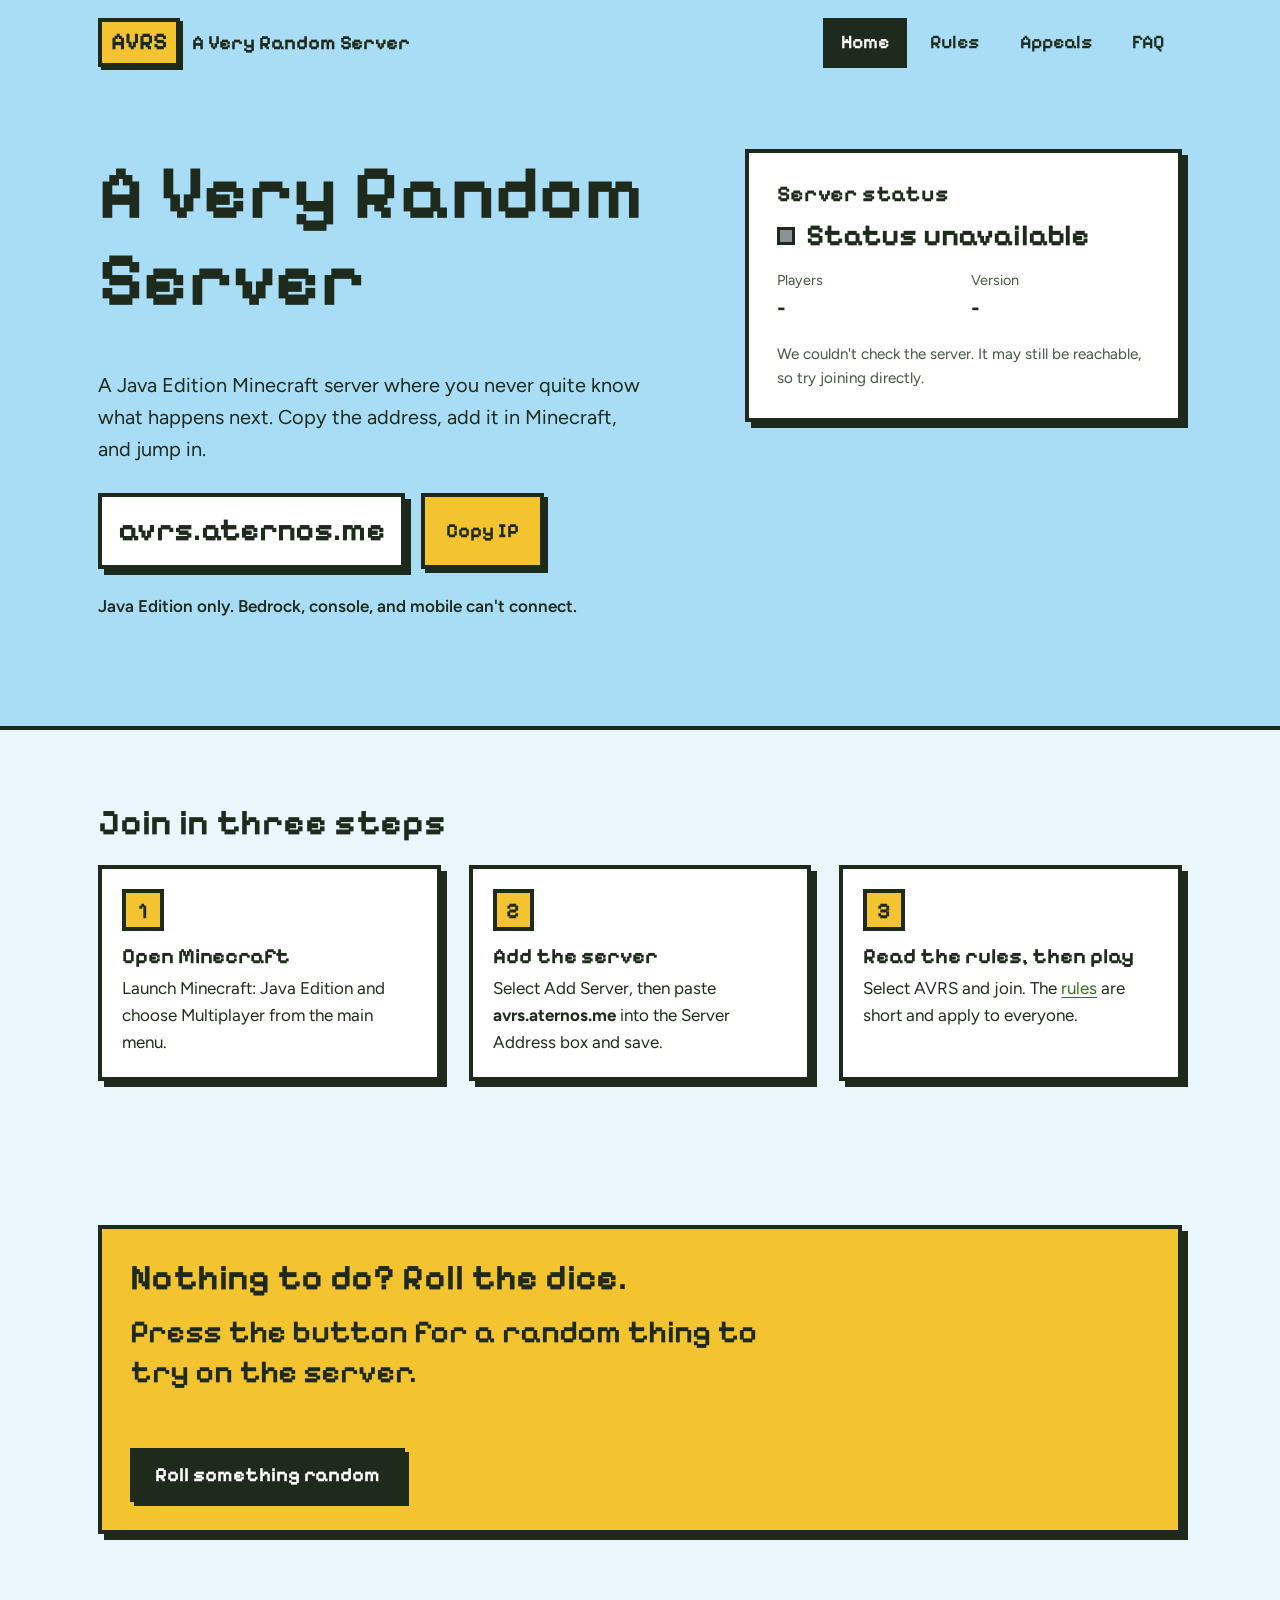
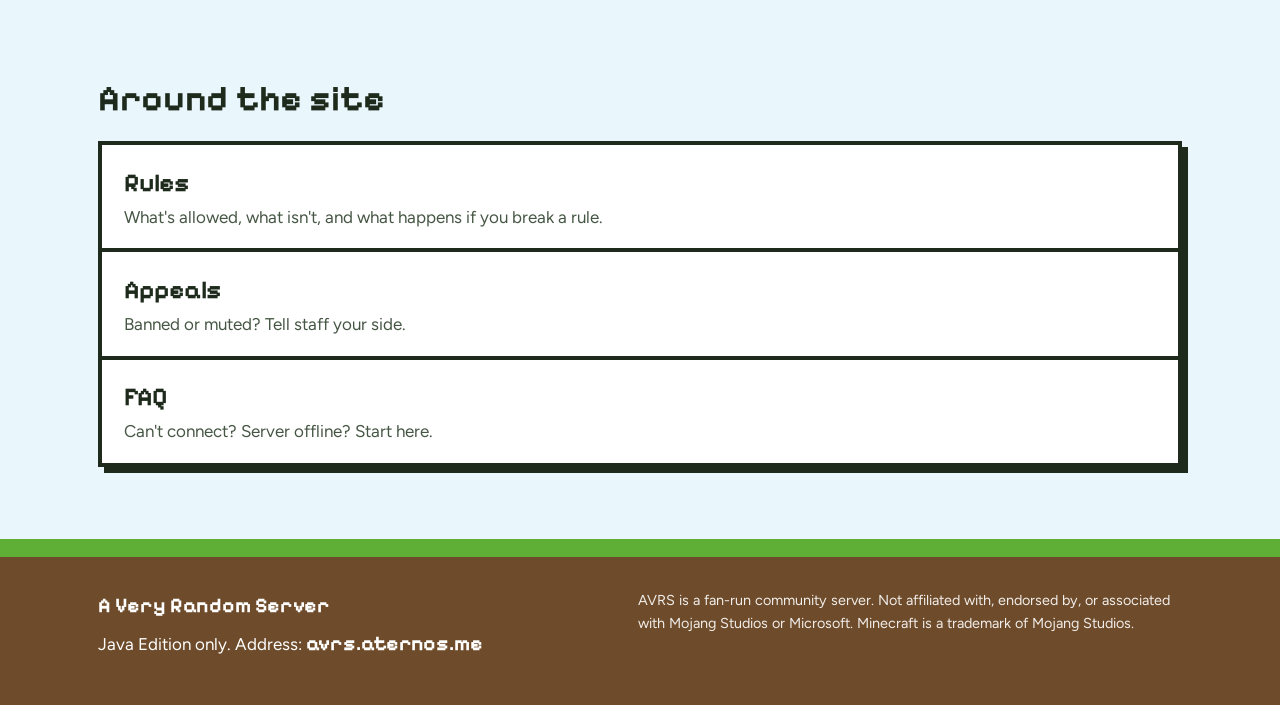
==== index.html @ f4247d4e "Add files via upload" ====
<!doctype html>
<html lang="en">
<head>
<meta charset="utf-8">
<meta name="viewport" content="width=device-width, initial-scale=1">
<title>A Very Random Server | Java Minecraft server</title>
<meta name="description" content="A Java Edition Minecraft server. Join at avrs.aternos.me.">
<link rel="icon" href="data:image/svg+xml,%3Csvg xmlns='http://www.w3.org/2000/svg' viewBox='0 0 16 16'%3E%3Crect width='16' height='16' fill='%236e4b2a'/%3E%3Crect width='16' height='5' fill='%2335701c'/%3E%3C/svg%3E">
<link rel="preconnect" href="https://fonts.googleapis.com">
<link rel="preconnect" href="https://fonts.gstatic.com" crossorigin>
<link href="https://fonts.googleapis.com/css2?family=Figtree:wght@400;600;700&family=Pixelify+Sans:wght@400..700&display=swap" rel="stylesheet">
<link rel="stylesheet" href="style.css">
<script src="script.js" defer></script>
</head>
<body>
<a class="skip" href="#main">Skip to content</a>
<div class="sky">
  <header class="site-header wrap">
    <a class="brand" href="index.html" aria-label="A Very Random Server, home">
      <span class="brand-mark">AVRS</span><span class="brand-name">A Very Random Server</span>
    </a>
    <button class="nav-toggle" type="button" aria-expanded="false" aria-controls="site-nav">Menu</button>
    <nav class="nav" id="site-nav" aria-label="Main">
      <a href="index.html" aria-current="page">Home</a>
      <a href="rules.html">Rules</a>
      <a href="appeals.html">Appeals</a>
      <a href="faq.html">FAQ</a>
    </nav>
  </header>
  <div class="hero wrap">
    <div>
      <h1>A Very Random Server</h1>
      <p class="lede">A Java Edition Minecraft server where you never quite know what happens next. Copy the address, add it in Minecraft, and jump in.</p>
      <div class="ip">
        <code class="ip-address">avrs.aternos.me</code>
        <button class="btn" type="button" data-copy-ip>Copy IP</button>
      </div>
      <p class="java-note">Java Edition only. Bedrock, console, and mobile can't connect.</p>
    </div>
    <aside class="box status" data-status aria-label="Server status">
      <h2>Server status</h2>
      <p class="status-line" aria-live="polite"><span class="dot" data-status-dot></span><span data-status-text>Checking…</span></p>
      <dl class="facts">
        <div><dt>Players</dt><dd data-status-players>–</dd></div>
        <div><dt>Version</dt><dd data-status-version>–</dd></div>
      </dl>
      <p class="hint" data-status-note></p>
    </aside>
  </div>
</div>

<main id="main">
  <section class="section wrap" aria-labelledby="join-h">
    <h2 id="join-h">Join in three steps</h2>
    <ol class="steps">
      <li>
        <h3>Open Minecraft</h3>
        <p>Launch Minecraft: Java Edition and choose Multiplayer from the main menu.</p>
      </li>
      <li>
        <h3>Add the server</h3>
        <p>Select Add Server, then paste <strong>avrs.aternos.me</strong> into the Server Address box and save.</p>
      </li>
      <li>
        <h3>Read the rules, then play</h3>
        <p>Select AVRS and join. The <a href="rules.html">rules</a> are short and apply to everyone.</p>
      </li>
    </ol>
  </section>

  <section class="section wrap" aria-labelledby="chaos-h">
    <div class="box chaos">
      <h2 id="chaos-h">Nothing to do? Roll the dice.</h2>
      <p id="chaos-output" class="chaos-output" aria-live="polite">Press the button for a random thing to try on the server.</p>
      <button class="btn dark" type="button" id="chaos-roll">Roll something random</button>
    </div>
  </section>

  <section class="section wrap" aria-labelledby="more-h">
    <h2 id="more-h">Around the site</h2>
    <nav class="rows" aria-label="Site sections">
      <a href="rules.html"><strong>Rules</strong><span>What's allowed, what isn't, and what happens if you break a rule.</span></a>
      <a href="appeals.html"><strong>Appeals</strong><span>Banned or muted? Tell staff your side.</span></a>
      <a href="faq.html"><strong>FAQ</strong><span>Can't connect? Server offline? Start here.</span></a>
    </nav>
  </section>
</main>

<footer class="site-footer">
  <div class="wrap">
    <div>
      <p><strong>A Very Random Server</strong></p>
      <p>Java Edition only. Address: <strong>avrs.aternos.me</strong></p>
      <p><a href="https://discord.com" data-discord hidden>Join our Discord</a></p>
    </div>
    <p class="fine">AVRS is a fan-run community server. Not affiliated with, endorsed by, or associated with Mojang Studios or Microsoft. Minecraft is a trademark of Mojang Studios.</p>
  </div>
</footer>
</body>
</html>
---- style.css ----
/* A Very Random Server (AVRS) — shared styles */

:root {
  --sky: #a9dcf5;
  --sky-pale: #e9f6fc;
  --ink: #1e2b1c;
  --muted: #465644;
  --grass: #35701c;
  --grass-light: #5fae35;
  --dirt: #6e4b2a;
  --gold: #f4c430;
  --red: #b83a2a;
  --stone: #8d9296;
  --font-display: "Pixelify Sans", "Courier New", monospace;
  --font-body: "Figtree", system-ui, -apple-system, "Segoe UI", sans-serif;
}

*, *::before, *::after { box-sizing: border-box; }

html { scroll-behavior: smooth; }

body {
  margin: 0;
  background: var(--sky-pale);
  color: var(--ink);
  font-family: var(--font-body);
  font-size: 1.0625rem;
  line-height: 1.6;
}

a { color: var(--grass); text-underline-offset: 0.2em; }

h1, h2, h3 {
  font-family: var(--font-display);
  font-weight: 700;
  line-height: 1.15;
  margin: 0 0 0.6em;
}
h1 { font-size: clamp(2.5rem, 7vw, 4.75rem); }
h2 { font-size: clamp(1.6rem, 3.4vw, 2.25rem); }
h3 { font-size: 1.35rem; }
p { margin: 0 0 1em; }

:focus-visible { outline: 4px solid #1d5fd6; outline-offset: 3px; }

.skip {
  position: absolute; left: 1rem; top: -5rem; z-index: 10;
  background: #fff; border: 4px solid var(--ink); padding: 0.5rem 1rem;
  font-family: var(--font-display);
}
.skip:focus { top: 1rem; }

/* Layout */
.wrap { max-width: 1180px; margin-inline: auto; padding-inline: clamp(1rem, 4vw, 3rem); }
.section { padding-block: clamp(2.5rem, 6vw, 4.5rem); }
.hint { color: var(--muted); font-size: 0.95rem; }

/* Pixel panel */
.box {
  background: #fff;
  border: 4px solid var(--ink);
  box-shadow: 6px 6px 0 var(--ink);
  padding: clamp(1.1rem, 3vw, 1.75rem);
}

/* Sky band: header + hero, with one slow cloud drift */
.sky { background: var(--sky); position: relative; overflow: hidden; border-bottom: 4px solid var(--ink); }
.sky > * { position: relative; z-index: 1; }
.sky::before, .sky::after {
  content: ""; position: absolute; z-index: 0; pointer-events: none;
  background: url("data:image/svg+xml,%3Csvg xmlns='http://www.w3.org/2000/svg' viewBox='0 0 28 8' shape-rendering='crispEdges'%3E%3Cg fill='%23fff'%3E%3Crect x='8' y='0' width='8' height='2'/%3E%3Crect x='4' y='2' width='18' height='2'/%3E%3Crect x='0' y='4' width='28' height='2'/%3E%3Crect x='2' y='6' width='24' height='2'/%3E%3C/g%3E%3C/svg%3E") no-repeat center / contain;
  image-rendering: pixelated;
  left: -260px;
  animation: drift 110s linear infinite;
}
.sky::before { width: 224px; height: 64px; top: 14%; }
.sky::after { width: 168px; height: 48px; top: 58%; animation-duration: 160s; animation-delay: -70s; }
@keyframes drift { to { transform: translateX(calc(100vw + 520px)); } }

/* Header */
.site-header {
  display: flex; align-items: center; justify-content: space-between; gap: 1rem;
  padding-block: 1.1rem;
}
.brand { display: flex; align-items: center; gap: 0.75rem; text-decoration: none; color: var(--ink); font-family: var(--font-display); font-weight: 700; font-size: 1.25rem; }
.brand-mark { background: var(--gold); border: 4px solid var(--ink); box-shadow: 3px 3px 0 var(--ink); padding: 0.1rem 0.55rem; font-size: 1.5rem; }

.nav { display: flex; gap: 0.35rem; }
.nav a {
  font-family: var(--font-display); font-size: 1.2rem; font-weight: 600;
  color: var(--ink); text-decoration: none;
  padding: 0.35rem 0.85rem; border: 4px solid transparent;
}
.nav a:hover { border-color: var(--ink); background: #fff; }
.nav a[aria-current="page"] { background: var(--ink); border-color: var(--ink); color: #fff; }

.nav-toggle {
  display: none;
  font-family: var(--font-display); font-size: 1.15rem; font-weight: 600; color: var(--ink);
  background: #fff; border: 4px solid var(--ink); box-shadow: 3px 3px 0 var(--ink);
  padding: 0.3rem 0.9rem; cursor: pointer;
}

/* Buttons */
.btn {
  display: inline-block; cursor: pointer; text-decoration: none; text-align: center;
  font-family: var(--font-display); font-size: 1.25rem; font-weight: 700; line-height: 1.2;
  color: var(--ink); background: var(--gold);
  border: 4px solid var(--ink); box-shadow: 4px 4px 0 var(--ink);
  padding: 0.7rem 1.3rem;
  transition: transform 0.08s, box-shadow 0.08s;
}
.btn:hover { transform: translate(-1px, -1px); box-shadow: 5px 5px 0 var(--ink); }
.btn:active { transform: translate(4px, 4px); box-shadow: 0 0 0 var(--ink); }
.btn.dark { background: var(--ink); color: #fff; }
.btn.green { background: var(--grass); color: #fff; }
.btn.light { background: #fff; }
.btn[disabled] { opacity: 0.6; cursor: wait; }

/* Home hero */
.hero {
  display: grid; grid-template-columns: minmax(0, 1.35fr) minmax(0, 1fr); gap: clamp(1.5rem, 5vw, 3.5rem);
  align-items: start;
  padding-block: clamp(1.5rem, 5vw, 4rem) clamp(3rem, 7vw, 6rem);
}
.lede { font-size: 1.25rem; max-width: 34rem; }
.ip { display: flex; flex-wrap: wrap; gap: 1rem; margin-top: 1.75rem; }
.ip-address {
  font-family: var(--font-display); font-size: clamp(1.4rem, 4vw, 2rem); font-weight: 700;
  background: #fff; border: 4px solid var(--ink); box-shadow: 6px 6px 0 var(--ink);
  padding: 0.5rem 1rem;
}
.java-note { margin-top: 1.5rem; font-weight: 600; }

/* Status panel */
.status h2 { font-size: 1.4rem; margin-bottom: 0.9rem; }
.status-line { display: flex; align-items: center; gap: 0.7rem; font-family: var(--font-display); font-weight: 700; font-size: 1.9rem; line-height: 1; margin-bottom: 1.1rem; }
.dot { width: 18px; height: 18px; flex: none; background: var(--stone); border: 3px solid var(--ink); }
.dot[data-state="online"] { background: #4ccf3a; }
.dot[data-state="offline"] { background: var(--red); }
.dot[data-state="starting"] { background: var(--gold); }
.facts { display: grid; grid-template-columns: 1fr 1fr; gap: 1rem; margin: 0 0 1rem; }
.facts dt { font-size: 0.9rem; color: var(--muted); }
.facts dd { margin: 0; font-family: var(--font-display); font-weight: 600; font-size: 1.3rem; }
.status .hint { margin: 0; }

/* Steps (a real sequence) */
.steps { list-style: none; counter-reset: step; display: grid; grid-template-columns: repeat(3, minmax(0, 1fr)); gap: 1.75rem; padding: 0; margin: 0; }
.steps li { counter-increment: step; background: #fff; border: 4px solid var(--ink); box-shadow: 6px 6px 0 var(--ink); padding: 1.25rem; }
.steps li::before {
  content: counter(step); display: grid; place-items: center; width: 2.6rem; height: 2.6rem; margin-bottom: 0.8rem;
  background: var(--gold); border: 4px solid var(--ink); font-family: var(--font-display); font-weight: 700; font-size: 1.4rem;
}
.steps h3 { margin-bottom: 0.3em; }
.steps p { margin: 0; }

/* Random generator */
.chaos { background: var(--gold); }
.chaos h2 { margin-bottom: 0.4em; }
.chaos-output { min-height: 3.6em; font-family: var(--font-display); font-weight: 600; font-size: clamp(1.4rem, 3.2vw, 2rem); line-height: 1.25; margin: 0 0 1.25rem; max-width: 40rem; }

/* Link rows */
.rows { background: #fff; border: 4px solid var(--ink); box-shadow: 6px 6px 0 var(--ink); }
.rows a { display: block; padding: 1.1rem 1.4rem; color: var(--ink); text-decoration: none; border-top: 4px solid var(--ink); }
.rows a:first-child { border-top: 0; }
.rows a:hover { background: var(--gold); }
.rows strong { display: block; font-family: var(--font-display); font-size: 1.6rem; }
.rows span { color: var(--muted); }
.rows a:hover span { color: var(--ink); }

/* Inner page header */
.page-head { padding-block: clamp(1.5rem, 4vw, 3rem) clamp(2.5rem, 5vw, 4rem); }
.page-head h1 { font-size: clamp(2.4rem, 6vw, 4rem); }
.page-head p { max-width: 40rem; font-size: 1.2rem; margin: 0; }

/* Rules */
.rules { max-width: 54rem; }
.rule { display: grid; grid-template-columns: 3.5rem minmax(0, 1fr); gap: 1.1rem; padding: 1.25rem 0; border-top: 4px solid var(--ink); scroll-margin-top: 1rem; }
.rule:first-child { border-top: 0; padding-top: 0; }
.rule:last-child { padding-bottom: 0; }
.rule-num { display: grid; place-items: center; width: 3.5rem; height: 3.5rem; background: var(--gold); border: 4px solid var(--ink); font-family: var(--font-display); font-weight: 700; font-size: 1.7rem; }
.rule h2 { font-size: 1.6rem; margin-bottom: 0.25em; }
.rule p { margin: 0; max-width: 60ch; }

.ladder { list-style: none; margin: 0 0 1rem; padding: 0; display: grid; grid-template-columns: repeat(4, minmax(0, 1fr)); border: 4px solid var(--ink); box-shadow: 6px 6px 0 var(--ink); }
.ladder li { padding: 1rem 1.1rem; border-left: 4px solid var(--ink); }
.ladder li:first-child { border-left: 0; }
.ladder strong { display: block; font-family: var(--font-display); font-size: 1.35rem; margin-bottom: 0.2rem; }
.ladder p { margin: 0; font-size: 0.95rem; }
.l1 { background: #f7e9a8; }
.l2 { background: var(--gold); }
.l3 { background: #e0804f; }
.l4 { background: var(--red); color: #fff; }

/* Appeals */
.split { display: grid; grid-template-columns: minmax(0, 1fr) minmax(0, 1.15fr); gap: clamp(1.5rem, 5vw, 3.5rem); align-items: start; }
.prose ul { padding-left: 1.2rem; margin: 0 0 1.5rem; }
.prose li { margin-bottom: 0.6rem; max-width: 52ch; }

.field { margin-bottom: 1.25rem; }
.field label { display: block; font-weight: 700; margin-bottom: 0.3rem; }
.field .hint { margin: 0.25rem 0 0; }
input[type="text"], select, textarea {
  width: 100%; font: inherit; color: var(--ink); background: #fff;
  border: 4px solid var(--ink); padding: 0.6rem 0.75rem; border-radius: 0;
}
textarea { min-height: 8rem; resize: vertical; }
input:user-invalid, textarea:user-invalid, select:user-invalid { border-color: var(--red); }
.hp { position: absolute; left: -9999px; width: 1px; height: 1px; overflow: hidden; }

.notice { margin-top: 1.25rem; padding: 1rem 1.2rem; border: 4px solid var(--ink); background: #fff; }
.notice p { margin: 0 0 0.75rem; }
.notice p:last-child { margin-bottom: 0; }
.notice.success { background: #c9f0b8; }
.notice.error { background: #f6c9c2; }
.notice textarea { min-height: 12rem; margin-bottom: 0.9rem; font-size: 0.95rem; }

/* FAQ */
.faq { max-width: 52rem; }
.faq details { background: #fff; border: 4px solid var(--ink); box-shadow: 6px 6px 0 var(--ink); margin-bottom: 1.5rem; }
.faq summary { cursor: pointer; list-style: none; padding: 1rem 1.25rem; font-family: var(--font-display); font-weight: 700; font-size: 1.35rem; display: flex; justify-content: space-between; gap: 1rem; }
.faq summary::-webkit-details-marker { display: none; }
.faq summary::after { content: "+"; flex: none; }
.faq details[open] summary::after { content: "\2013"; }
.faq details[open] summary { background: var(--gold); border-bottom: 4px solid var(--ink); }
.faq .answer { padding: 1rem 1.25rem 0.25rem; }
.faq .answer ul { padding-left: 1.2rem; margin: 0 0 1em; }

/* Footer */
.site-footer { background: var(--dirt); border-top: 18px solid var(--grass-light); color: #fff; padding-block: 2rem 2.5rem; }
.site-footer .wrap { display: flex; flex-wrap: wrap; justify-content: space-between; gap: 1rem 2rem; }
.site-footer p { margin: 0 0 0.3rem; }
.site-footer a { color: #fff; }
.site-footer strong { font-family: var(--font-display); font-size: 1.3rem; }
.site-footer .fine { font-size: 0.9rem; opacity: 0.9; max-width: 34rem; }

/* Responsive */
@media (max-width: 900px) {
  .hero, .split { grid-template-columns: minmax(0, 1fr); }
  .steps { grid-template-columns: minmax(0, 1fr); }
  .ladder { grid-template-columns: repeat(2, minmax(0, 1fr)); }
  .ladder li:nth-child(odd) { border-left: 0; }
  .ladder li:nth-child(n + 3) { border-top: 4px solid var(--ink); }
}
@media (max-width: 720px) {
  .nav-toggle { display: inline-block; }
  .nav {
    display: none; position: absolute; top: 100%; left: clamp(1rem, 4vw, 3rem); right: clamp(1rem, 4vw, 3rem);
    flex-direction: column; background: #fff; border: 4px solid var(--ink); box-shadow: 6px 6px 0 var(--ink); padding: 0.4rem; z-index: 5;
  }
  .nav.open { display: flex; }
}
@media (max-width: 520px) {
  .brand-name { display: none; }
  .rule { grid-template-columns: minmax(0, 1fr); gap: 0.6rem; }
  .ladder { grid-template-columns: minmax(0, 1fr); }
  .ladder li { border-left: 0; }
  .ladder li:nth-child(n + 2) { border-top: 4px solid var(--ink); }
}

@media (prefers-reduced-motion: reduce) {
  html { scroll-behavior: auto; }
  .sky::before, .sky::after { animation: none; }
  .sky::before { left: 58%; }
  .sky::after { left: 8%; }
  .btn { transition: none; }
}

.visually-hidden { position: absolute; width: 1px; height: 1px; overflow: hidden; clip: rect(0 0 0 0); white-space: nowrap; }
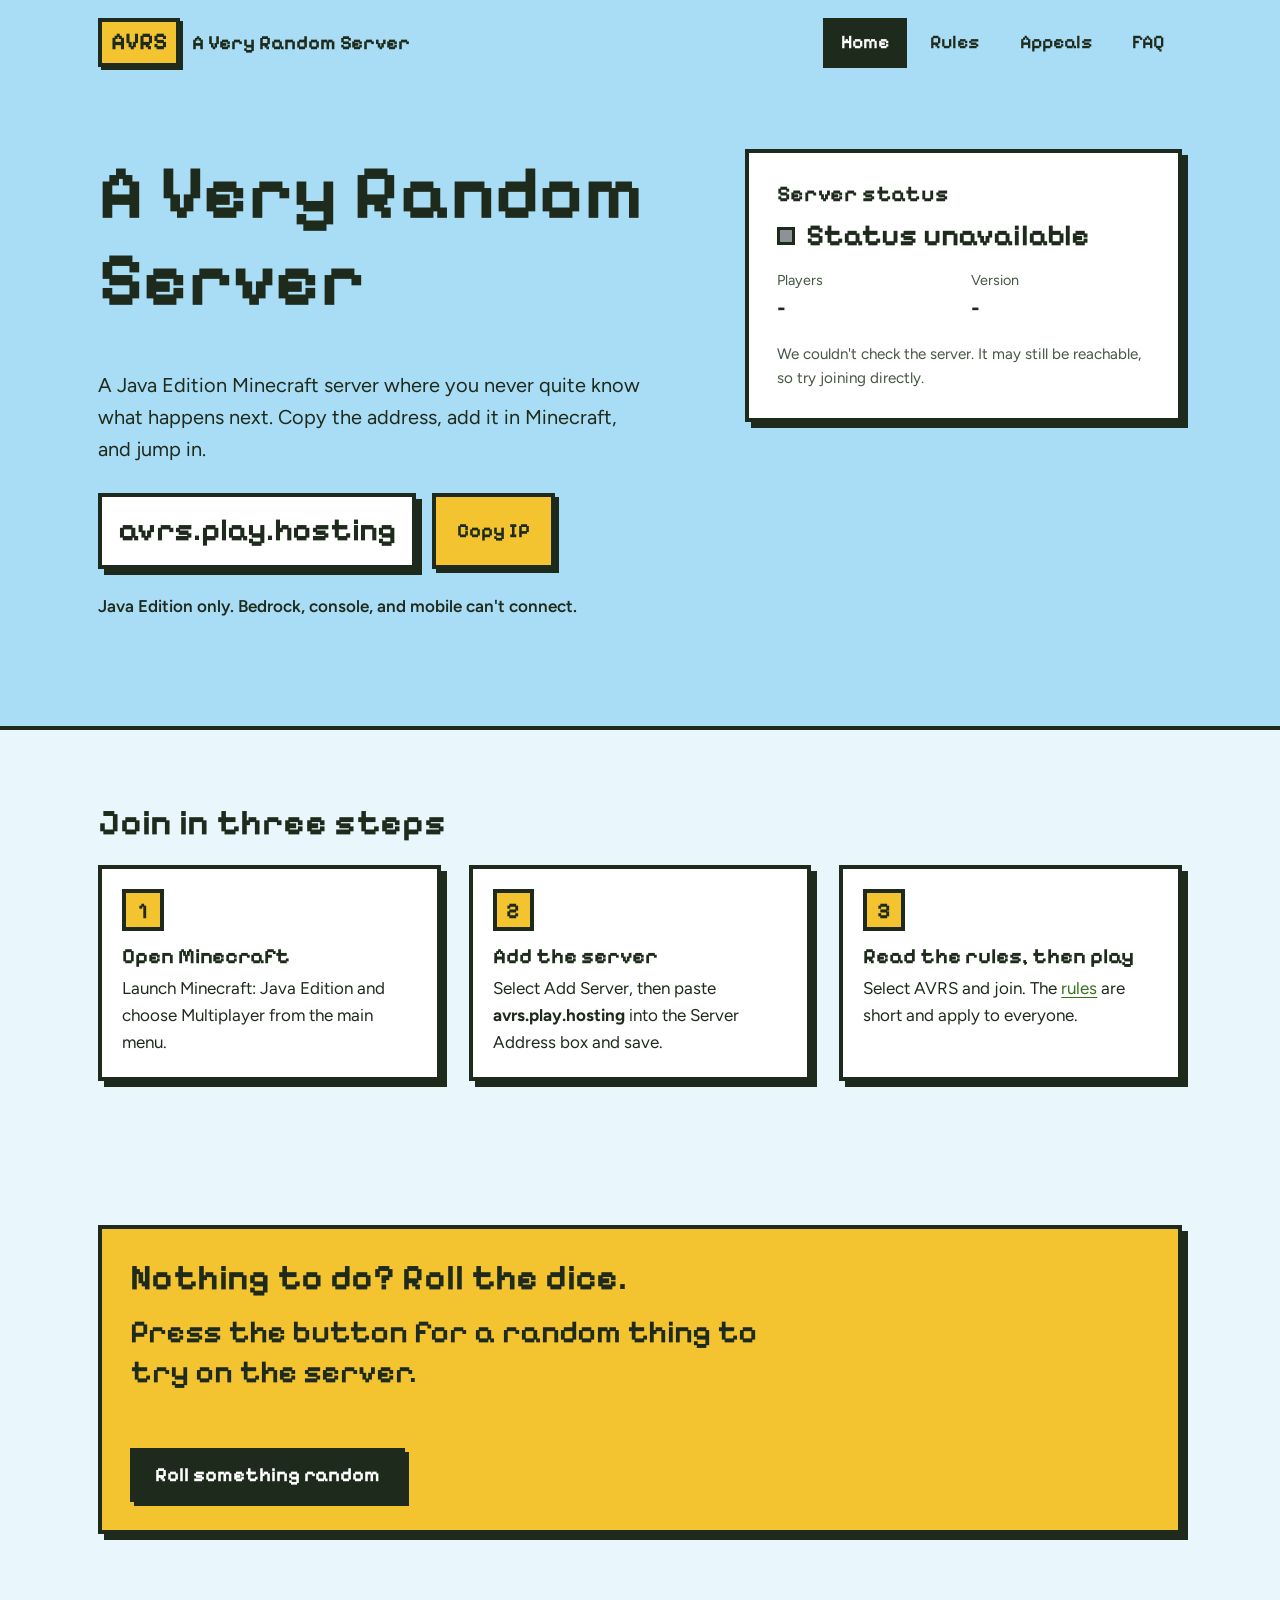
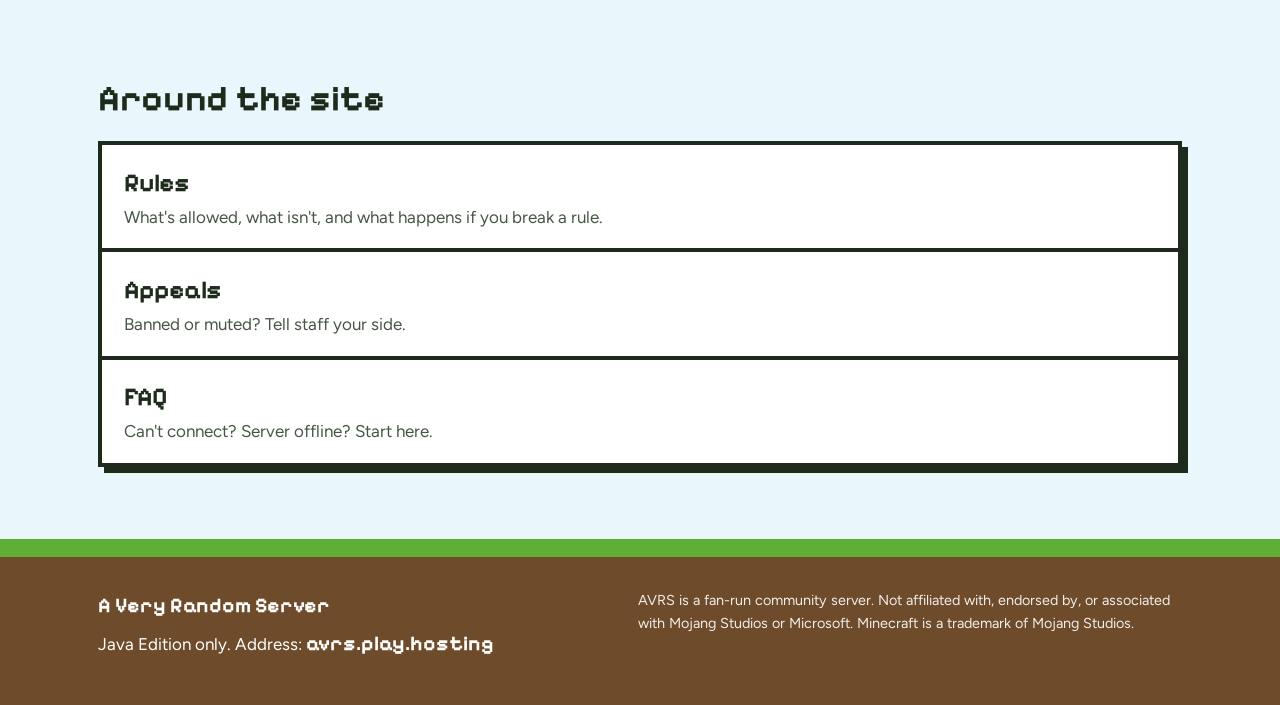
==== commit 655225e0: "d" ====
--- a/index.html
+++ b/index.html
@@ -4,7 +4,7 @@
 <meta charset="utf-8">
 <meta name="viewport" content="width=device-width, initial-scale=1">
 <title>A Very Random Server | Java Minecraft server</title>
-<meta name="description" content="A Java Edition Minecraft server. Join at avrs.aternos.me.">
+<meta name="description" content="A Java Edition Minecraft server. Join at avrs.play.hosting.">
 <link rel="icon" href="data:image/svg+xml,%3Csvg xmlns='http://www.w3.org/2000/svg' viewBox='0 0 16 16'%3E%3Crect width='16' height='16' fill='%236e4b2a'/%3E%3Crect width='16' height='5' fill='%2335701c'/%3E%3C/svg%3E">
 <link rel="preconnect" href="https://fonts.googleapis.com">
 <link rel="preconnect" href="https://fonts.gstatic.com" crossorigin>
@@ -32,7 +32,7 @@
       <h1>A Very Random Server</h1>
       <p class="lede">A Java Edition Minecraft server where you never quite know what happens next. Copy the address, add it in Minecraft, and jump in.</p>
       <div class="ip">
-        <code class="ip-address">avrs.aternos.me</code>
+        <code class="ip-address">avrs.play.hosting</code>
         <button class="btn" type="button" data-copy-ip>Copy IP</button>
       </div>
       <p class="java-note">Java Edition only. Bedrock, console, and mobile can't connect.</p>
@@ -59,7 +59,7 @@
       </li>
       <li>
         <h3>Add the server</h3>
-        <p>Select Add Server, then paste <strong>avrs.aternos.me</strong> into the Server Address box and save.</p>
+        <p>Select Add Server, then paste <strong>avrs.play.hosting</strong> into the Server Address box and save.</p>
       </li>
       <li>
         <h3>Read the rules, then play</h3>
@@ -90,7 +90,7 @@
   <div class="wrap">
     <div>
       <p><strong>A Very Random Server</strong></p>
-      <p>Java Edition only. Address: <strong>avrs.aternos.me</strong></p>
+      <p>Java Edition only. Address: <strong>avrs.play.hosting</strong></p>
       <p><a href="https://discord.com" data-discord hidden>Join our Discord</a></p>
     </div>
     <p class="fine">AVRS is a fan-run community server. Not affiliated with, endorsed by, or associated with Mojang Studios or Microsoft. Minecraft is a trademark of Mojang Studios.</p>
